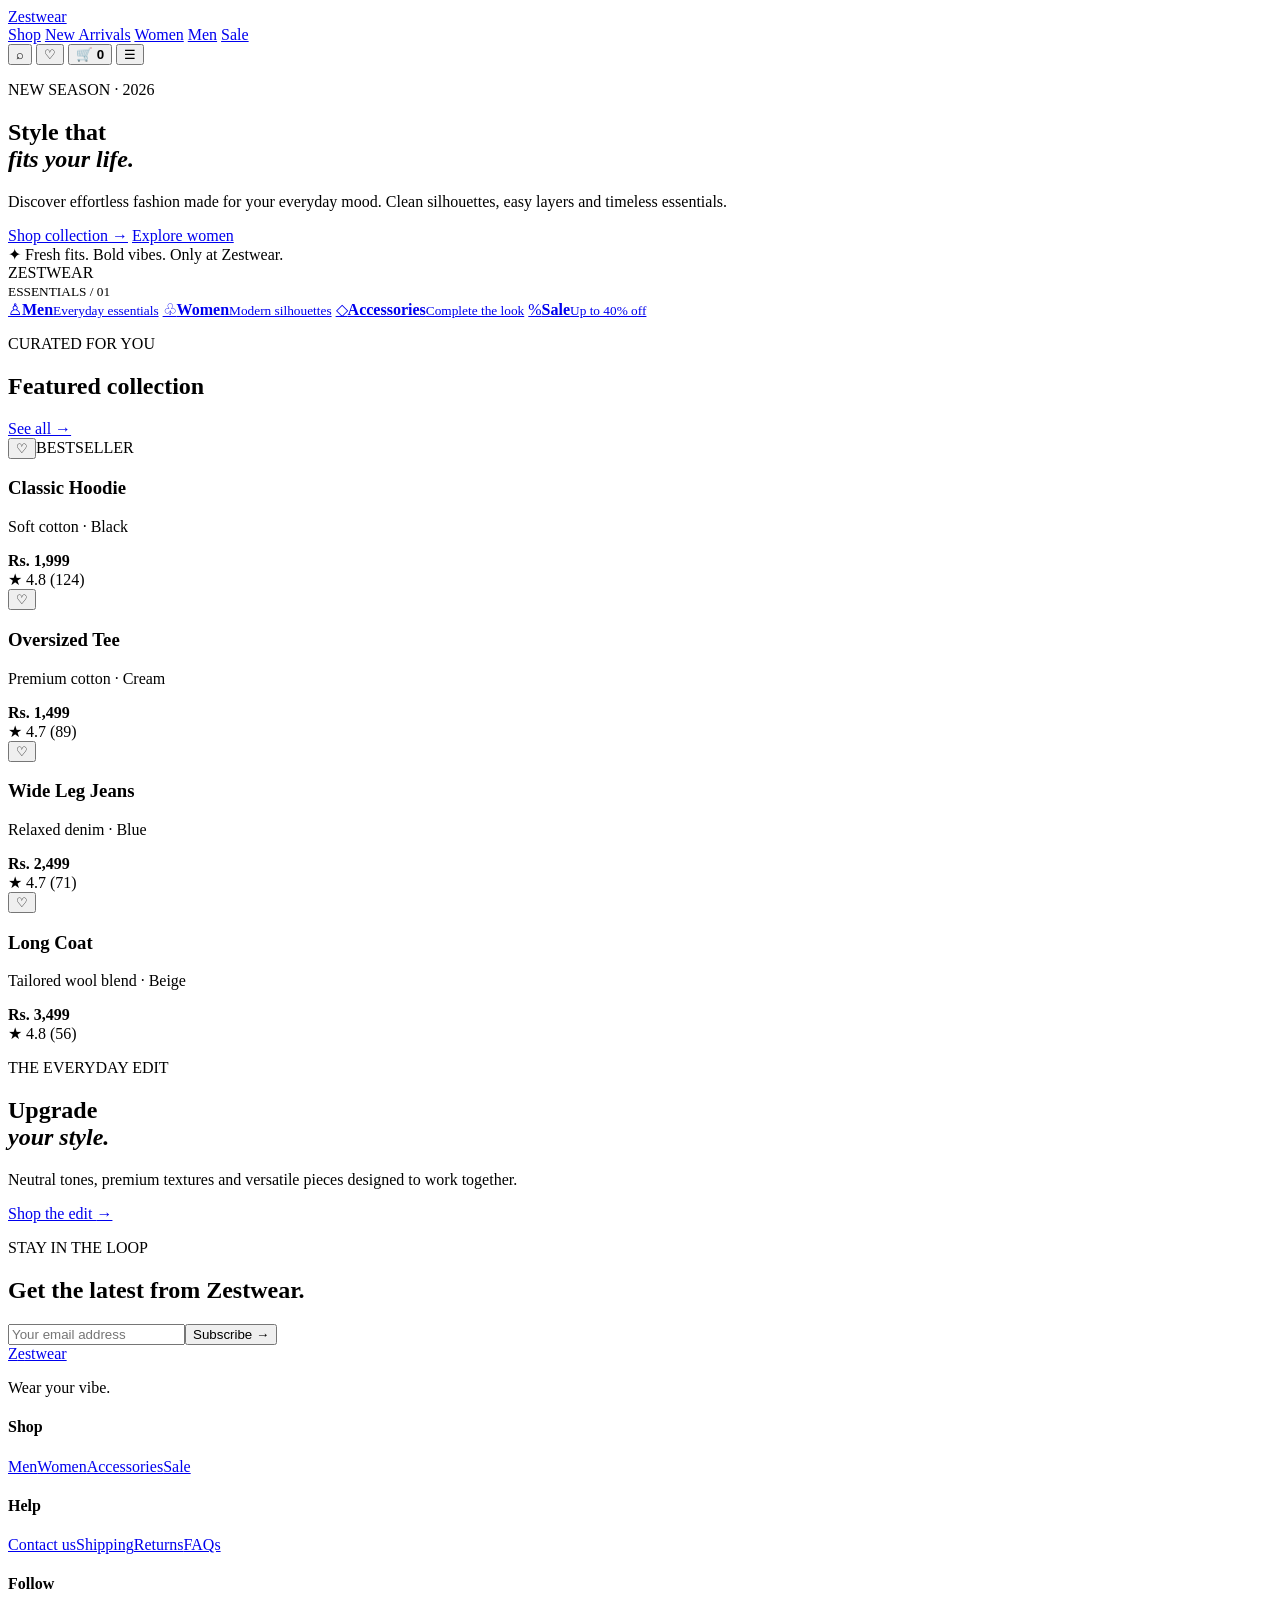
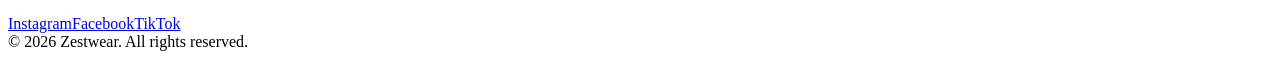
==== index.html @ e6f73576 "Create Zestwear fashion store HTML theme" ====
<!DOCTYPE html>
<html lang="en">
<head>
  <meta charset="UTF-8" />
  <meta name="viewport" content="width=device-width, initial-scale=1.0" />
  <meta name="description" content="Zestwear — Wear Your Vibe. Modern everyday fashion." />
  <title>Zestwear — Wear Your Vibe</title>
  <link rel="preconnect" href="https://fonts.googleapis.com">
  <link rel="preconnect" href="https://fonts.gstatic.com" crossorigin>
  <link href="https://fonts.googleapis.com/css2?family=DM+Sans:wght@400;500;600;700&family=Playfair+Display:wght@600;700&display=swap" rel="stylesheet">
  <link rel="stylesheet" href="style.css" />
</head>
<body>
  <header class="site-header">
    <div class="container nav">
      <a class="logo" href="#">Z<span>e</span>stwear</a>
      <nav class="desktop-nav" aria-label="Main navigation">
        <a href="#shop">Shop</a>
        <a href="#new">New Arrivals</a>
        <a href="#women">Women</a>
        <a href="#men">Men</a>
        <a href="#sale">Sale</a>
      </nav>
      <div class="nav-actions">
        <button aria-label="Search">⌕</button>
        <button aria-label="Wishlist">♡</button>
        <button class="cart-btn" aria-label="Cart">🛒 <b>0</b></button>
        <button class="menu" aria-label="Open menu">☰</button>
      </div>
    </div>
  </header>

  <main>
    <section class="hero" id="new">
      <div class="container hero-grid">
        <div class="hero-copy">
          <p class="eyebrow">NEW SEASON · 2026</p>
          <h1>Style that<br><em>fits your life.</em></h1>
          <p class="hero-text">Discover effortless fashion made for your everyday mood. Clean silhouettes, easy layers and timeless essentials.</p>
          <div class="hero-buttons">
            <a class="btn btn-dark" href="#shop">Shop collection <span>→</span></a>
            <a class="text-link" href="#women">Explore women</a>
          </div>
          <div class="hero-note"><span>✦</span> Fresh fits. Bold vibes. Only at Zestwear.</div>
        </div>
        <div class="hero-art" aria-label="Fashion collection preview">
          <div class="shape shape-one"></div>
          <div class="shape shape-two"></div>
          <div class="model-card">
            <div class="model-head"></div>
            <div class="model-body"></div>
            <div class="model-pants"></div>
          </div>
          <div class="floating-label">ZESTWEAR<br><small>ESSENTIALS / 01</small></div>
        </div>
      </div>
    </section>

    <section class="category-strip" id="shop">
      <div class="container categories">
        <a href="#men"><span>♙</span><strong>Men</strong><small>Everyday essentials</small></a>
        <a href="#women"><span>♧</span><strong>Women</strong><small>Modern silhouettes</small></a>
        <a href="#accessories"><span>◇</span><strong>Accessories</strong><small>Complete the look</small></a>
        <a href="#sale"><span>%</span><strong>Sale</strong><small>Up to 40% off</small></a>
      </div>
    </section>

    <section class="products-section" id="women">
      <div class="container">
        <div class="section-head">
          <div><p class="eyebrow">CURATED FOR YOU</p><h2>Featured collection</h2></div>
          <a href="#shop" class="text-link">See all →</a>
        </div>
        <div class="product-grid">
          <article class="product-card">
            <div class="product-image hoodie"><button class="heart">♡</button><span class="badge">BESTSELLER</span><div class="garment hoodie-shape"></div></div>
            <div class="product-info"><div><h3>Classic Hoodie</h3><p>Soft cotton · Black</p></div><strong>Rs. 1,999</strong></div>
            <div class="rating">★ 4.8 <span>(124)</span></div>
          </article>
          <article class="product-card">
            <div class="product-image tee"><button class="heart">♡</button><div class="garment tee-shape"></div></div>
            <div class="product-info"><div><h3>Oversized Tee</h3><p>Premium cotton · Cream</p></div><strong>Rs. 1,499</strong></div>
            <div class="rating">★ 4.7 <span>(89)</span></div>
          </article>
          <article class="product-card">
            <div class="product-image jeans"><button class="heart">♡</button><div class="garment jeans-shape"></div></div>
            <div class="product-info"><div><h3>Wide Leg Jeans</h3><p>Relaxed denim · Blue</p></div><strong>Rs. 2,499</strong></div>
            <div class="rating">★ 4.7 <span>(71)</span></div>
          </article>
          <article class="product-card">
            <div class="product-image coat"><button class="heart">♡</button><div class="garment coat-shape"></div></div>
            <div class="product-info"><div><h3>Long Coat</h3><p>Tailored wool blend · Beige</p></div><strong>Rs. 3,499</strong></div>
            <div class="rating">★ 4.8 <span>(56)</span></div>
          </article>
        </div>
      </div>
    </section>

    <section class="editorial" id="men">
      <div class="container editorial-grid">
        <div class="editorial-art"><div class="editorial-circle"></div><div class="editorial-shirt"></div></div>
        <div class="editorial-copy"><p class="eyebrow">THE EVERYDAY EDIT</p><h2>Upgrade<br><em>your style.</em></h2><p>Neutral tones, premium textures and versatile pieces designed to work together.</p><a class="btn btn-dark" href="#shop">Shop the edit <span>→</span></a></div>
      </div>
    </section>

    <section class="newsletter" id="accessories">
      <div class="container newsletter-inner"><div><p class="eyebrow">STAY IN THE LOOP</p><h2>Get the latest from Zestwear.</h2></div><form><input type="email" placeholder="Your email address" aria-label="Email address"><button class="btn btn-dark" type="submit">Subscribe →</button></form></div>
    </section>
  </main>

  <footer id="sale">
    <div class="container footer-grid">
      <div><a class="logo" href="#">Z<span>e</span>stwear</a><p>Wear your vibe.</p></div>
      <div><h4>Shop</h4><a href="#men">Men</a><a href="#women">Women</a><a href="#accessories">Accessories</a><a href="#sale">Sale</a></div>
      <div><h4>Help</h4><a href="#">Contact us</a><a href="#">Shipping</a><a href="#">Returns</a><a href="#">FAQs</a></div>
      <div><h4>Follow</h4><a href="#">Instagram</a><a href="#">Facebook</a><a href="#">TikTok</a></div>
    </div>
    <div class="container copyright">© 2026 Zestwear. All rights reserved.</div>
  </footer>
</body>
</html>
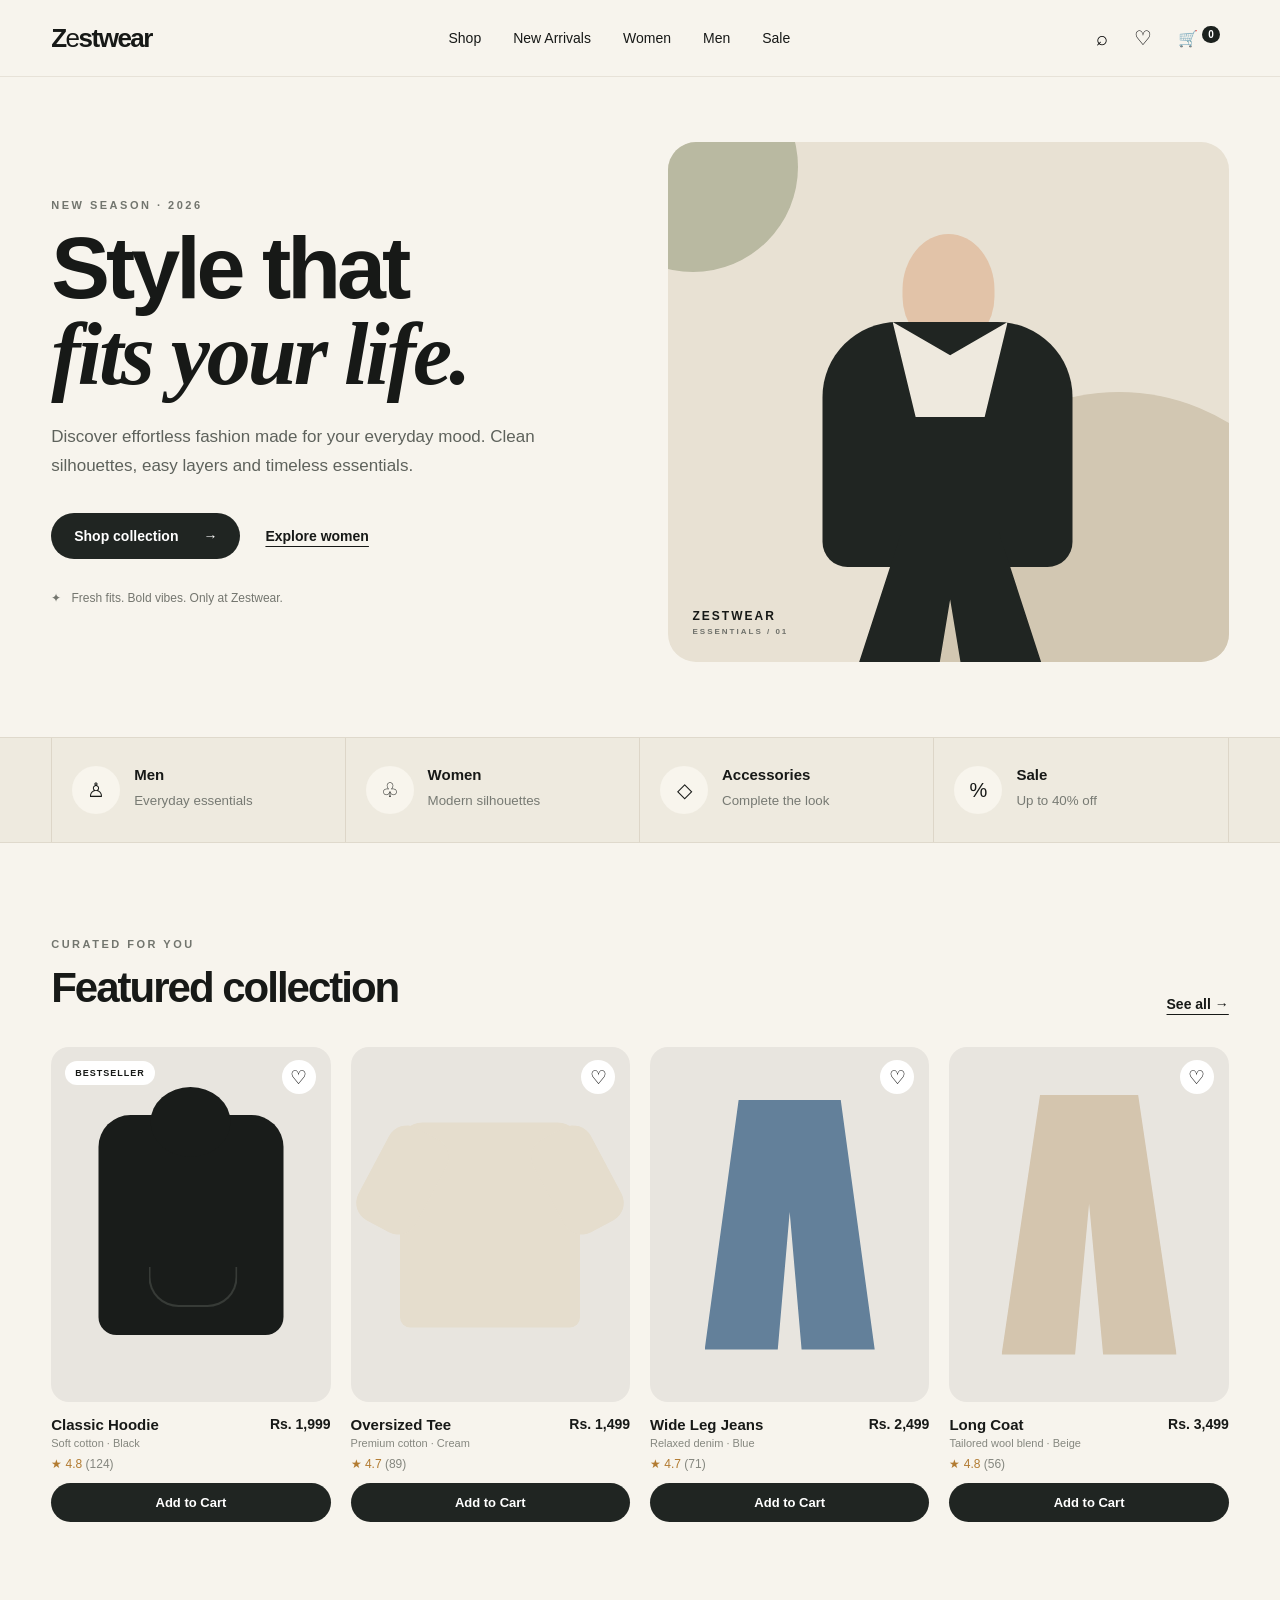
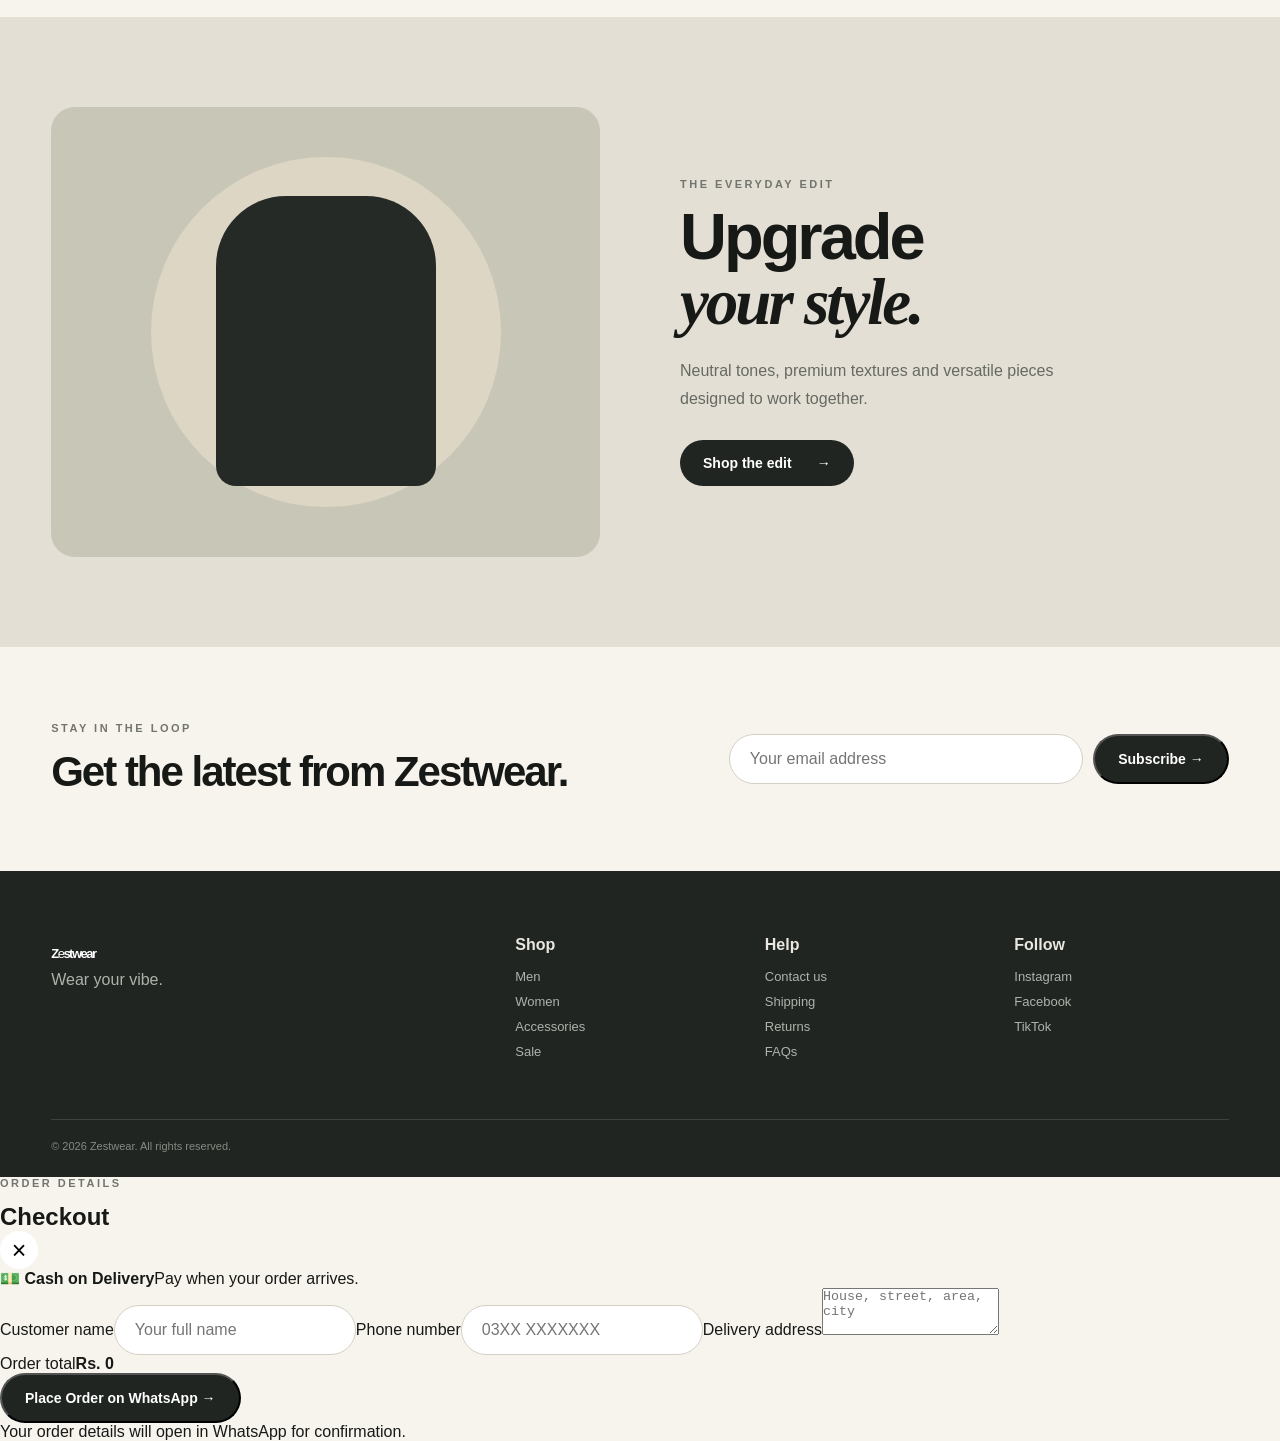
==== commit 1fcba883: "Connect checkout and cart JavaScript to storefront" ====
--- a/index.html
+++ b/index.html
@@ -15,107 +15,24 @@
     <div class="container nav">
       <a class="logo" href="#">Z<span>e</span>stwear</a>
       <nav class="desktop-nav" aria-label="Main navigation">
-        <a href="#shop">Shop</a>
-        <a href="#new">New Arrivals</a>
-        <a href="#women">Women</a>
-        <a href="#men">Men</a>
-        <a href="#sale">Sale</a>
+        <a href="#shop">Shop</a><a href="#new">New Arrivals</a><a href="#women">Women</a><a href="#men">Men</a><a href="#sale">Sale</a>
       </nav>
-      <div class="nav-actions">
-        <button aria-label="Search">⌕</button>
-        <button aria-label="Wishlist">♡</button>
-        <button class="cart-btn" aria-label="Cart">🛒 <b>0</b></button>
-        <button class="menu" aria-label="Open menu">☰</button>
-      </div>
+      <div class="nav-actions"><button aria-label="Search">⌕</button><button aria-label="Wishlist">♡</button><button class="cart-btn" aria-label="Cart">🛒 <b>0</b></button><button class="menu" aria-label="Open menu">☰</button></div>
     </div>
   </header>
-
   <main>
-    <section class="hero" id="new">
-      <div class="container hero-grid">
-        <div class="hero-copy">
-          <p class="eyebrow">NEW SEASON · 2026</p>
-          <h1>Style that<br><em>fits your life.</em></h1>
-          <p class="hero-text">Discover effortless fashion made for your everyday mood. Clean silhouettes, easy layers and timeless essentials.</p>
-          <div class="hero-buttons">
-            <a class="btn btn-dark" href="#shop">Shop collection <span>→</span></a>
-            <a class="text-link" href="#women">Explore women</a>
-          </div>
-          <div class="hero-note"><span>✦</span> Fresh fits. Bold vibes. Only at Zestwear.</div>
-        </div>
-        <div class="hero-art" aria-label="Fashion collection preview">
-          <div class="shape shape-one"></div>
-          <div class="shape shape-two"></div>
-          <div class="model-card">
-            <div class="model-head"></div>
-            <div class="model-body"></div>
-            <div class="model-pants"></div>
-          </div>
-          <div class="floating-label">ZESTWEAR<br><small>ESSENTIALS / 01</small></div>
-        </div>
-      </div>
-    </section>
-
-    <section class="category-strip" id="shop">
-      <div class="container categories">
-        <a href="#men"><span>♙</span><strong>Men</strong><small>Everyday essentials</small></a>
-        <a href="#women"><span>♧</span><strong>Women</strong><small>Modern silhouettes</small></a>
-        <a href="#accessories"><span>◇</span><strong>Accessories</strong><small>Complete the look</small></a>
-        <a href="#sale"><span>%</span><strong>Sale</strong><small>Up to 40% off</small></a>
-      </div>
-    </section>
-
-    <section class="products-section" id="women">
-      <div class="container">
-        <div class="section-head">
-          <div><p class="eyebrow">CURATED FOR YOU</p><h2>Featured collection</h2></div>
-          <a href="#shop" class="text-link">See all →</a>
-        </div>
-        <div class="product-grid">
-          <article class="product-card">
-            <div class="product-image hoodie"><button class="heart">♡</button><span class="badge">BESTSELLER</span><div class="garment hoodie-shape"></div></div>
-            <div class="product-info"><div><h3>Classic Hoodie</h3><p>Soft cotton · Black</p></div><strong>Rs. 1,999</strong></div>
-            <div class="rating">★ 4.8 <span>(124)</span></div>
-          </article>
-          <article class="product-card">
-            <div class="product-image tee"><button class="heart">♡</button><div class="garment tee-shape"></div></div>
-            <div class="product-info"><div><h3>Oversized Tee</h3><p>Premium cotton · Cream</p></div><strong>Rs. 1,499</strong></div>
-            <div class="rating">★ 4.7 <span>(89)</span></div>
-          </article>
-          <article class="product-card">
-            <div class="product-image jeans"><button class="heart">♡</button><div class="garment jeans-shape"></div></div>
-            <div class="product-info"><div><h3>Wide Leg Jeans</h3><p>Relaxed denim · Blue</p></div><strong>Rs. 2,499</strong></div>
-            <div class="rating">★ 4.7 <span>(71)</span></div>
-          </article>
-          <article class="product-card">
-            <div class="product-image coat"><button class="heart">♡</button><div class="garment coat-shape"></div></div>
-            <div class="product-info"><div><h3>Long Coat</h3><p>Tailored wool blend · Beige</p></div><strong>Rs. 3,499</strong></div>
-            <div class="rating">★ 4.8 <span>(56)</span></div>
-          </article>
-        </div>
-      </div>
-    </section>
-
-    <section class="editorial" id="men">
-      <div class="container editorial-grid">
-        <div class="editorial-art"><div class="editorial-circle"></div><div class="editorial-shirt"></div></div>
-        <div class="editorial-copy"><p class="eyebrow">THE EVERYDAY EDIT</p><h2>Upgrade<br><em>your style.</em></h2><p>Neutral tones, premium textures and versatile pieces designed to work together.</p><a class="btn btn-dark" href="#shop">Shop the edit <span>→</span></a></div>
-      </div>
-    </section>
-
-    <section class="newsletter" id="accessories">
-      <div class="container newsletter-inner"><div><p class="eyebrow">STAY IN THE LOOP</p><h2>Get the latest from Zestwear.</h2></div><form><input type="email" placeholder="Your email address" aria-label="Email address"><button class="btn btn-dark" type="submit">Subscribe →</button></form></div>
-    </section>
+    <section class="hero" id="new"><div class="container hero-grid"><div class="hero-copy"><p class="eyebrow">NEW SEASON · 2026</p><h1>Style that<br><em>fits your life.</em></h1><p class="hero-text">Discover effortless fashion made for your everyday mood. Clean silhouettes, easy layers and timeless essentials.</p><div class="hero-buttons"><a class="btn btn-dark" href="#shop">Shop collection <span>→</span></a><a class="text-link" href="#women">Explore women</a></div><div class="hero-note"><span>✦</span> Fresh fits. Bold vibes. Only at Zestwear.</div></div><div class="hero-art" aria-label="Fashion collection preview"><div class="shape shape-one"></div><div class="shape shape-two"></div><div class="model-card"><div class="model-head"></div><div class="model-body"></div><div class="model-pants"></div></div><div class="floating-label">ZESTWEAR<br><small>ESSENTIALS / 01</small></div></div></div></section>
+    <section class="category-strip" id="shop"><div class="container categories"><a href="#men"><span>♙</span><strong>Men</strong><small>Everyday essentials</small></a><a href="#women"><span>♧</span><strong>Women</strong><small>Modern silhouettes</small></a><a href="#accessories"><span>◇</span><strong>Accessories</strong><small>Complete the look</small></a><a href="#sale"><span>%</span><strong>Sale</strong><small>Up to 40% off</small></a></div></section>
+    <section class="products-section" id="women"><div class="container"><div class="section-head"><div><p class="eyebrow">CURATED FOR YOU</p><h2>Featured collection</h2></div><a href="#shop" class="text-link">See all →</a></div><div class="product-grid">
+      <article class="product-card"><div class="product-image hoodie"><button class="heart">♡</button><span class="badge">BESTSELLER</span><div class="garment hoodie-shape"></div></div><div class="product-info"><div><h3>Classic Hoodie</h3><p>Soft cotton · Black</p></div><strong>Rs. 1,999</strong></div><div class="rating">★ 4.8 <span>(124)</span></div></article>
+      <article class="product-card"><div class="product-image tee"><button class="heart">♡</button><div class="garment tee-shape"></div></div><div class="product-info"><div><h3>Oversized Tee</h3><p>Premium cotton · Cream</p></div><strong>Rs. 1,499</strong></div><div class="rating">★ 4.7 <span>(89)</span></div></article>
+      <article class="product-card"><div class="product-image jeans"><button class="heart">♡</button><div class="garment jeans-shape"></div></div><div class="product-info"><div><h3>Wide Leg Jeans</h3><p>Relaxed denim · Blue</p></div><strong>Rs. 2,499</strong></div><div class="rating">★ 4.7 <span>(71)</span></div></article>
+      <article class="product-card"><div class="product-image coat"><button class="heart">♡</button><div class="garment coat-shape"></div></div><div class="product-info"><div><h3>Long Coat</h3><p>Tailored wool blend · Beige</p></div><strong>Rs. 3,499</strong></div><div class="rating">★ 4.8 <span>(56)</span></div></article>
+    </div></div></section>
+    <section class="editorial" id="men"><div class="container editorial-grid"><div class="editorial-art"><div class="editorial-circle"></div><div class="editorial-shirt"></div></div><div class="editorial-copy"><p class="eyebrow">THE EVERYDAY EDIT</p><h2>Upgrade<br><em>your style.</em></h2><p>Neutral tones, premium textures and versatile pieces designed to work together.</p><a class="btn btn-dark" href="#shop">Shop the edit <span>→</span></a></div></div></section>
+    <section class="newsletter" id="accessories"><div class="container newsletter-inner"><div><p class="eyebrow">STAY IN THE LOOP</p><h2>Get the latest from Zestwear.</h2></div><form><input type="email" placeholder="Your email address" aria-label="Email address"><button class="btn btn-dark" type="submit">Subscribe →</button></form></div></section>
   </main>
-
-  <footer id="sale">
-    <div class="container footer-grid">
-      <div><a class="logo" href="#">Z<span>e</span>stwear</a><p>Wear your vibe.</p></div>
-      <div><h4>Shop</h4><a href="#men">Men</a><a href="#women">Women</a><a href="#accessories">Accessories</a><a href="#sale">Sale</a></div>
-      <div><h4>Help</h4><a href="#">Contact us</a><a href="#">Shipping</a><a href="#">Returns</a><a href="#">FAQs</a></div>
-      <div><h4>Follow</h4><a href="#">Instagram</a><a href="#">Facebook</a><a href="#">TikTok</a></div>
-    </div>
-    <div class="container copyright">© 2026 Zestwear. All rights reserved.</div>
-  </footer>
+  <footer id="sale"><div class="container footer-grid"><div><a class="logo" href="#">Z<span>e</span>stwear</a><p>Wear your vibe.</p></div><div><h4>Shop</h4><a href="#men">Men</a><a href="#women">Women</a><a href="#accessories">Accessories</a><a href="#sale">Sale</a></div><div><h4>Help</h4><a href="#">Contact us</a><a href="#">Shipping</a><a href="#">Returns</a><a href="#">FAQs</a></div><div><h4>Follow</h4><a href="#">Instagram</a><a href="#">Facebook</a><a href="#">TikTok</a></div></div><div class="container copyright">© 2026 Zestwear. All rights reserved.</div></footer>
+  <script src="script.js"></script>
 </body>
 </html>
--- a/style.css
+++ b/style.css
@@ -0,0 +1 @@
+*{box-sizing:border-box;margin:0;padding:0}html{scroll-behavior:smooth}body{font-family:'DM Sans',sans-serif;color:#171917;background:#f7f4ed}a{text-decoration:none;color:inherit}.container{width:min(1180px,92%);margin:auto}.site-header{position:sticky;top:0;z-index:10;background:rgba(247,244,237,.94);backdrop-filter:blur(12px);border-bottom:1px solid #e7e2d8}.nav{height:76px;display:flex;align-items:center;justify-content:space-between;gap:30px}.logo{font-size:26px;font-weight:700;letter-spacing:-1.5px}.logo span{font-weight:400}.desktop-nav{display:flex;gap:32px;font-size:14px;font-weight:500}.desktop-nav a:hover,.text-link:hover{opacity:.55}.nav-actions{display:flex;align-items:center;gap:8px}.nav-actions button{border:0;background:transparent;font-size:20px;cursor:pointer;padding:9px}.cart-btn{font-size:16px!important}.cart-btn b{font-size:10px;background:#1c211e;color:white;border-radius:20px;padding:3px 6px;vertical-align:top}.menu{display:none}.hero{padding:65px 0 75px;overflow:hidden}.hero-grid{display:grid;grid-template-columns:1fr 1fr;gap:55px;align-items:center}.eyebrow{font-size:11px;letter-spacing:2.5px;font-weight:700;color:#72756e;margin-bottom:14px}.hero h1{font-size:clamp(52px,7vw,88px);line-height:.98;letter-spacing:-4px;margin-bottom:25px}.hero h1 em,h2 em{font-family:'Playfair Display',serif;font-weight:600;font-style:italic;letter-spacing:-3px}.hero-text{font-size:17px;line-height:1.7;color:#5e625c;max-width:510px}.hero-buttons{display:flex;align-items:center;gap:25px;margin:32px 0}.btn{display:inline-flex;align-items:center;justify-content:center;gap:25px;border-radius:999px;padding:15px 23px;font-size:14px;font-weight:600}.btn-dark{background:#202522;color:#fff}.btn-dark:hover{transform:translateY(-2px)}.text-link{font-size:14px;font-weight:600;text-decoration:underline;text-underline-offset:5px}.hero-note{font-size:12px;color:#74766f}.hero-note span{margin-right:7px}.hero-art{height:520px;position:relative;border-radius:28px;overflow:hidden;background:#e8e1d3}.shape{position:absolute;border-radius:50%}.shape-one{width:420px;height:420px;background:#d2c7b2;right:-100px;bottom:-150px}.shape-two{width:210px;height:210px;background:#b9b9a1;left:-80px;top:-80px}.model-card{position:absolute;left:50%;bottom:0;transform:translateX(-50%);width:255px;height:440px}.model-head{position:absolute;width:92px;height:112px;background:#e2c3a8;border-radius:50% 50% 44% 44%;left:82px;top:12px}.model-body{position:absolute;width:250px;height:245px;left:2px;top:100px;background:#202522;border-radius:75px 75px 25px 25px}.model-body:before{content:'';position:absolute;width:115px;height:95px;background:#eee9de;left:70px;top:0;clip-path:polygon(0 0,50% 35%,100% 0,80% 100%,20% 100%)}.model-pants{position:absolute;left:32px;top:310px;width:195px;height:150px;background:#202522;clip-path:polygon(25% 0,75% 0,100% 100%,57% 100%,50% 45%,43% 100%,0 100%)}.floating-label{position:absolute;left:25px;bottom:25px;font-size:12px;letter-spacing:2px;font-weight:700}.floating-label small{font-size:8px;color:#6e706a}.category-strip{background:#eeeadf;border-block:1px solid #dfd9cc}.categories{display:grid;grid-template-columns:repeat(4,1fr)}.categories a{padding:28px 20px;display:grid;grid-template-columns:48px 1fr;grid-template-rows:auto auto;column-gap:14px;border-right:1px solid #ddd6c8}.categories a:first-child{border-left:1px solid #ddd6c8}.categories span{grid-row:1/3;width:48px;height:48px;border-radius:50%;background:#f8f5ed;display:grid;place-items:center;font-size:20px}.categories strong{font-size:15px}.categories small{color:#777a73;margin-top:3px}.products-section{padding:95px 0}.section-head{display:flex;justify-content:space-between;align-items:end;margin-bottom:35px}.section-head h2,.newsletter h2{font-size:42px;letter-spacing:-2px}.product-grid{display:grid;grid-template-columns:repeat(4,1fr);gap:20px}.product-card{min-width:0}.product-image{height:355px;border-radius:18px;background:#e8e5df;position:relative;overflow:hidden}.heart{position:absolute;right:15px;top:13px;border:0;background:#fff;border-radius:50%;width:34px;height:34px;font-size:19px;z-index:2}.badge{position:absolute;left:14px;top:14px;background:#fff;padding:7px 10px;border-radius:20px;font-size:9px;letter-spacing:1px;font-weight:700}.garment{position:absolute;left:50%;top:50%;transform:translate(-50%,-50%)}.hoodie-shape{width:185px;height:220px;background:#191c1a;border-radius:32px 32px 18px 18px}.hoodie-shape:before{content:'';position:absolute;width:80px;height:70px;background:#191c1a;border-radius:50%;top:-28px;left:52px}.hoodie-shape:after{content:'';position:absolute;width:85px;height:38px;border:2px solid #373b37;border-top:0;border-radius:0 0 30px 30px;left:50px;bottom:28px}.tee-shape{width:180px;height:205px;background:#e5ddcd;border-radius:22px 22px 10px 10px}.tee-shape:before,.tee-shape:after{content:'';position:absolute;width:65px;height:105px;background:#e5ddcd;top:5px}.tee-shape:before{right:145px;transform:rotate(28deg);border-radius:20px}.tee-shape:after{left:145px;transform:rotate(-28deg);border-radius:20px}.jeans-shape{width:170px;height:250px;background:#63809a;clip-path:polygon(20% 0,80% 0,100% 100%,57% 100%,50% 45%,43% 100%,0 100%)}.coat-shape{width:175px;height:260px;background:#d4c5ae;clip-path:polygon(22% 0,78% 0,100% 100%,58% 100%,50% 42%,42% 100%,0 100%)}.product-info{display:flex;justify-content:space-between;gap:10px;padding-top:14px}.product-info h3{font-size:15px}.product-info p{font-size:11px;color:#85877f;margin-top:4px}.product-info strong{font-size:14px;white-space:nowrap}.rating{font-size:12px;color:#b27b31;margin-top:8px}.rating span{color:#85877f}.add-cart{width:100%;border:0;border-radius:999px;background:#202522;color:#fff;padding:12px;margin-top:12px;font:600 13px 'DM Sans',sans-serif;cursor:pointer}.add-cart:hover{opacity:.9}.editorial{padding:90px 0;background:#e3dfd4}.editorial-grid{display:grid;grid-template-columns:1fr 1fr;gap:80px;align-items:center}.editorial-art{height:450px;position:relative;overflow:hidden;border-radius:24px;background:#c8c7b7}.editorial-circle{position:absolute;width:350px;height:350px;border-radius:50%;background:#ddd6c4;left:50%;top:50%;transform:translate(-50%,-50%)}.editorial-shirt{position:absolute;width:220px;height:290px;background:#252a27;left:50%;top:52%;transform:translate(-50%,-50%);border-radius:70px 70px 20px 20px}.editorial-copy h2{font-size:65px;line-height:1;letter-spacing:-3px;margin-bottom:22px}.editorial-copy>p:not(.eyebrow){color:#666a63;line-height:1.7;max-width:420px;margin-bottom:28px}.newsletter{padding:75px 0}.newsletter-inner{display:flex;align-items:center;justify-content:space-between;gap:40px}.newsletter form{display:flex;gap:10px;width:min(500px,100%)}input{flex:1;border:1px solid #d4d0c6;background:#fff;border-radius:999px;padding:15px 20px;font:inherit;outline:none}footer{background:#202522;color:#e9e7df;padding:65px 0 25px}.footer-grid{display:grid;grid-template-columns:2fr 1fr 1fr 1fr;gap:35px}.footer-grid h4{margin-bottom:15px}.footer-grid a{display:block;color:#aeb2ab;font-size:13px;margin:10px 0}.footer-grid .logo{color:#fff}.footer-grid>div:first-child p{color:#aeb2ab;margin-top:8px}.copyright{border-top:1px solid #3d423e;margin-top:50px;padding-top:20px;color:#858a83;font-size:11px}.no-scroll{overflow:hidden}.cart-backdrop{position:fixed;inset:0;background:rgba(0,0,0,.38);z-index:50}.cart-panel{position:fixed;right:0;top:0;height:100vh;width:min(430px,92vw);background:#f7f4ed;z-index:51;padding:28px;display:flex;flex-direction:column;box-shadow:-15px 0 40px rgba(0,0,0,.12)}#cart-overlay{display:none}#cart-overlay.show{display:block}.cart-head{display:flex;justify-content:space-between;align-items:start;border-bottom:1px solid #ded9cf;padding-bottom:22px}.cart-head h2{font-size:28px;letter-spacing:-1px}.cart-close{border:0;background:#fff;border-radius:50%;width:38px;height:38px;font-size:25px;cursor:pointer}.cart-item{display:flex;justify-content:space-between;gap:15px;padding:20px 0;border-bottom:1px solid #e2ddd4}.cart-item small{display:block;color:#777;margin-top:5px}.qty{display:flex;align-items:center;gap:7px}.qty button{border:1px solid #d6d1c7;background:#fff;border-radius:50%;width:28px;height:28px;cursor:pointer}.qty .remove{border:0;background:transparent;font-size:20px;margin-left:4px}.empty-cart{color:#777;padding:35px 0;text-align:center}.cart-foot{margin-top:auto;border-top:1px solid #ded9cf;padding-top:20px}.cart-total{display:flex;justify-content:space-between;font-size:17px;margin-bottom:15px}.checkout{width:100%;border:0;cursor:pointer}.secure-note{text-align:center;color:#85877f;font-size:10px;margin-top:10px}@media(max-width:800px){.desktop-nav{display:none}.menu{display:block}.hero{padding:45px 0}.hero-grid,.editorial-grid{grid-template-columns:1fr}.hero-art{height:410px}.hero h1{font-size:58px}.categories{grid-template-columns:repeat(2,1fr)}.categories a:nth-child(3),.categories a:nth-child(4){border-top:1px solid #ddd6c8}.product-grid{grid-template-columns:repeat(2,1fr)}.product-image{height:300px}.section-head h2,.newsletter h2{font-size:32px}.editorial-copy h2{font-size:52px}.newsletter-inner{display:block}.newsletter form{margin-top:25px}.footer-grid{grid-template-columns:1fr 1fr}}@media(max-width:480px){.nav{height:65px}.logo{font-size:23px}.nav-actions button:nth-child(2){display:none}.hero-grid{gap:35px}.hero h1{font-size:49px;letter-spacing:-2.5px}.hero-text{font-size:15px}.hero-art{height:360px}.model-card{transform:translateX(-50%) scale(.78);transform-origin:bottom}.categories{grid-template-columns:1fr 1fr}.categories a{padding:20px 10px;grid-template-columns:38px 1fr}.categories span{width:38px;height:38px}.product-grid{gap:12px}.product-image{height:235px}.product-info{display:block}.product-info strong{display:block;margin-top:6px}.editorial-art{height:320px}.newsletter form{display:block}.newsletter input,.newsletter .btn{width:100%}.newsletter .btn{margin-top:8px}.footer-grid{grid-template-columns:1fr 1fr}.footer-grid>div:first-child{grid-column:1/-1}}
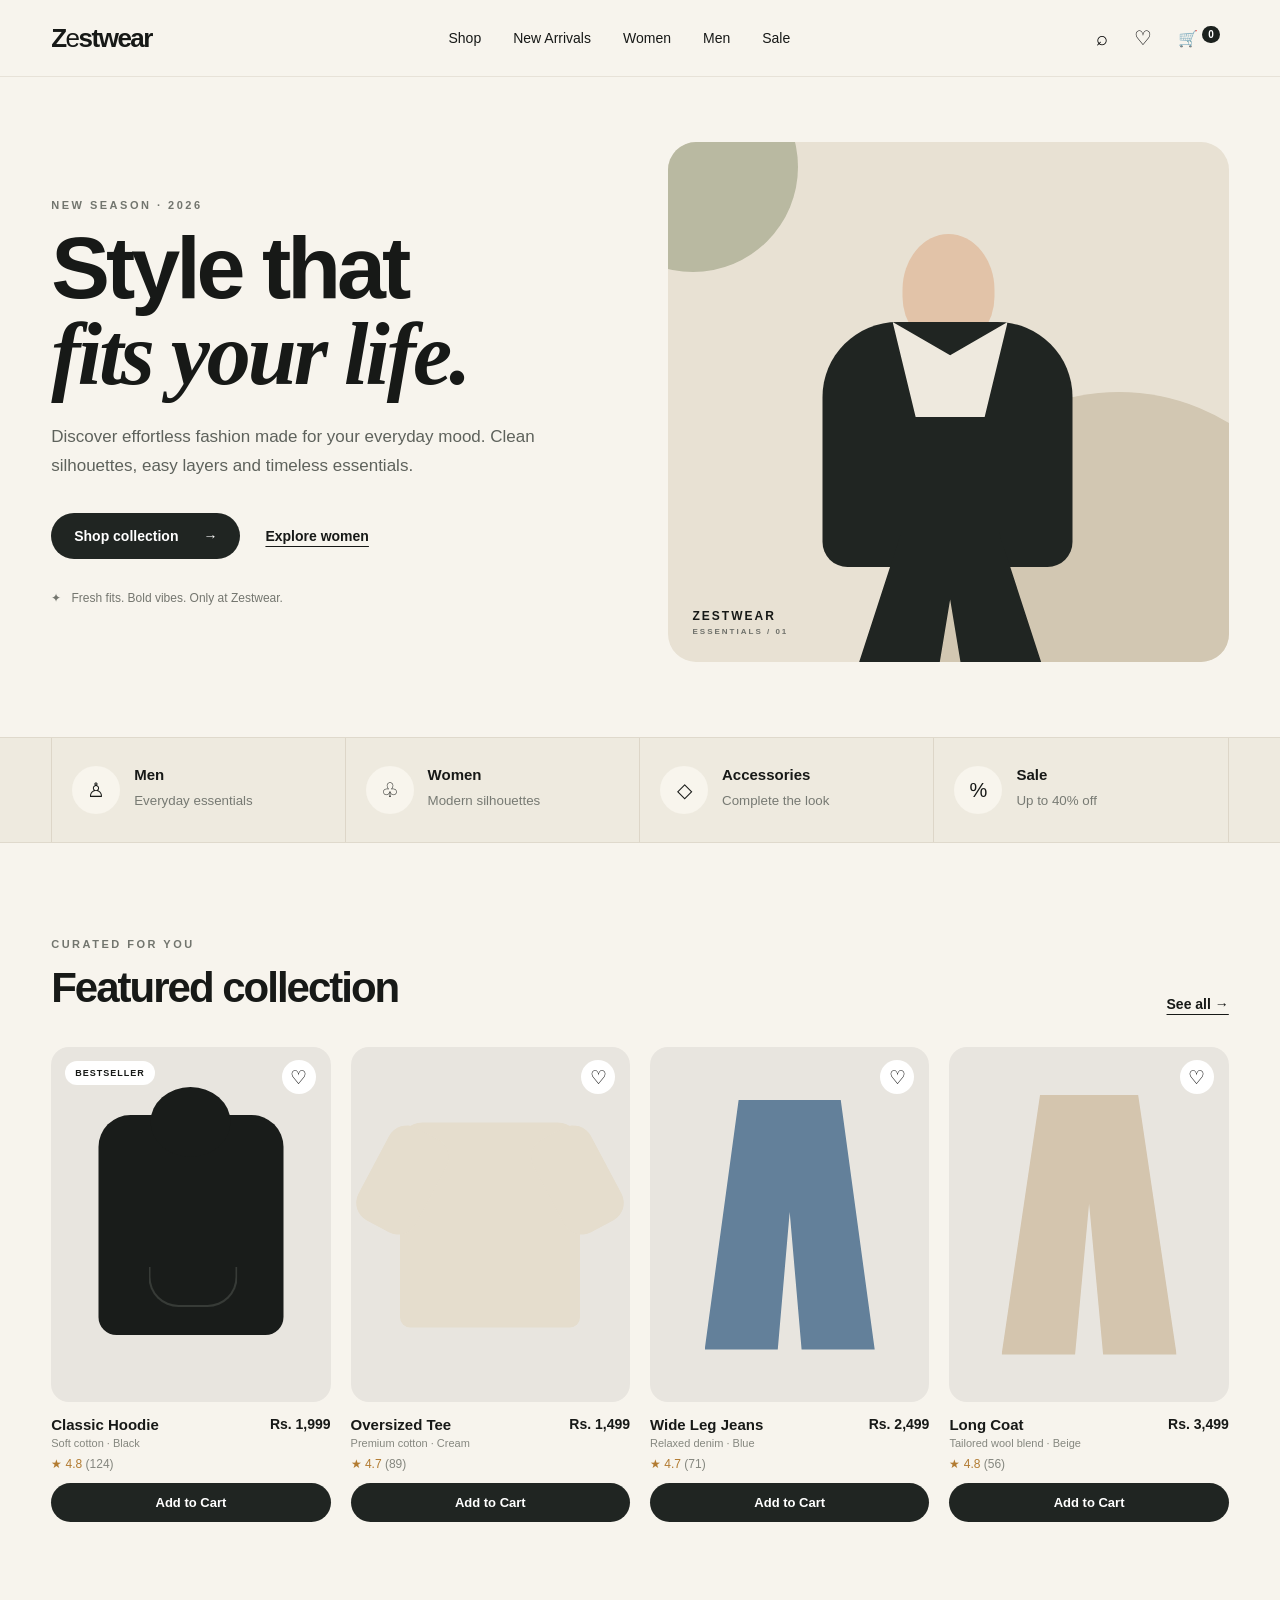
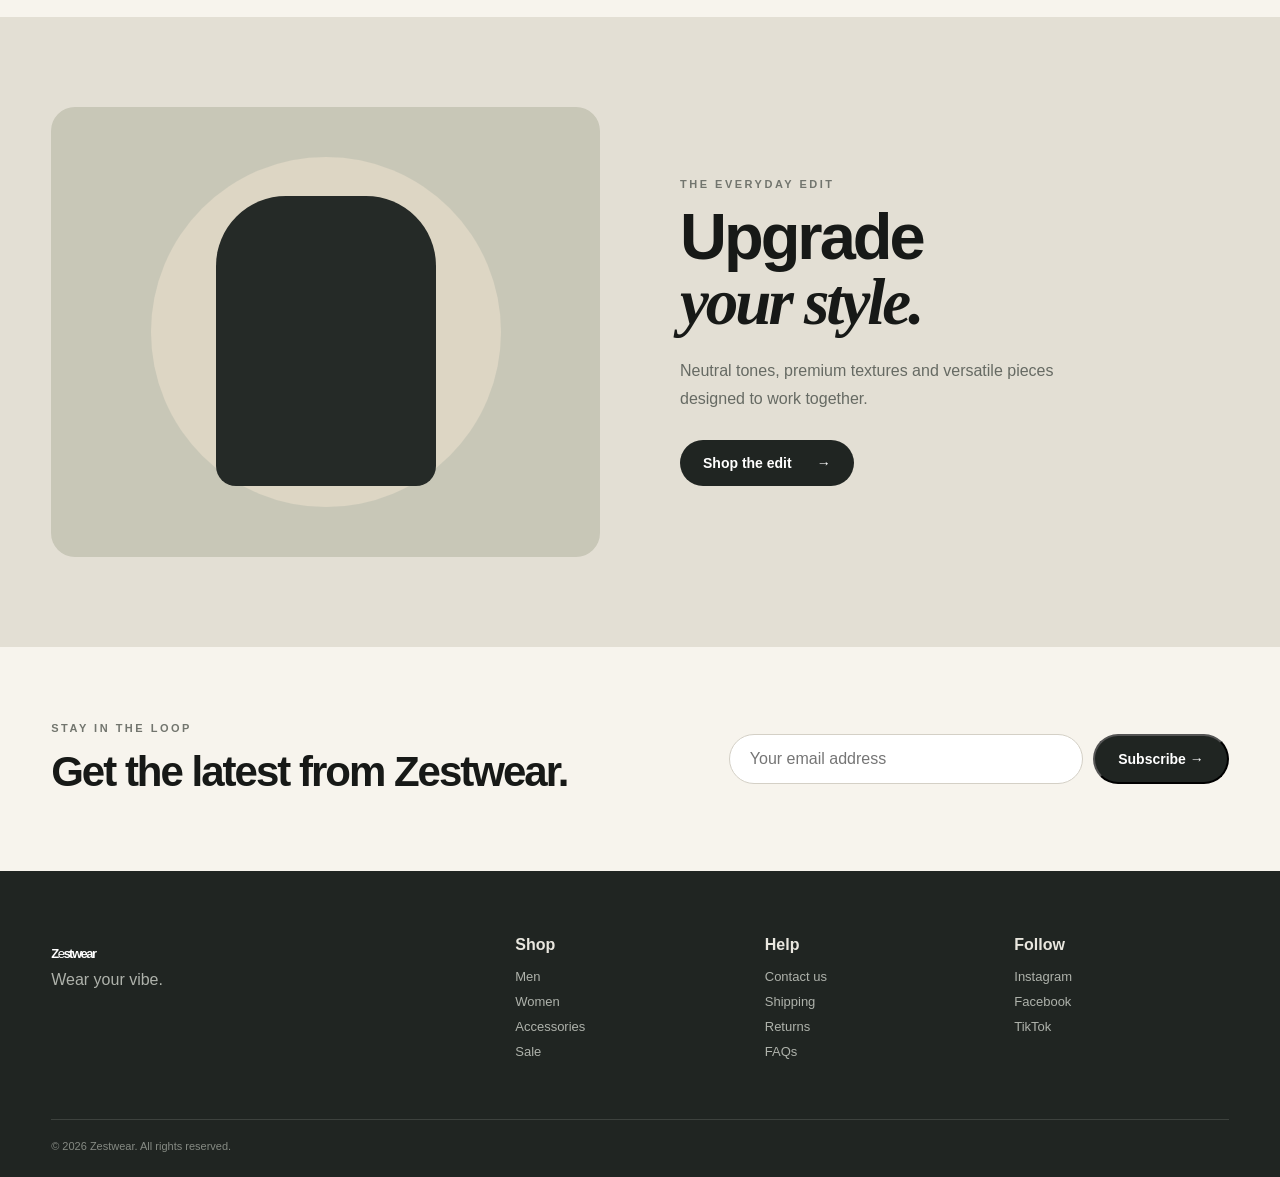
==== commit edc05100: "Load COD checkout styles" ====
--- a/index.html
+++ b/index.html
@@ -9,26 +9,14 @@
   <link rel="preconnect" href="https://fonts.gstatic.com" crossorigin>
   <link href="https://fonts.googleapis.com/css2?family=DM+Sans:wght@400;500;600;700&family=Playfair+Display:wght@600;700&display=swap" rel="stylesheet">
   <link rel="stylesheet" href="style.css" />
+  <link rel="stylesheet" href="checkout.css" />
 </head>
 <body>
-  <header class="site-header">
-    <div class="container nav">
-      <a class="logo" href="#">Z<span>e</span>stwear</a>
-      <nav class="desktop-nav" aria-label="Main navigation">
-        <a href="#shop">Shop</a><a href="#new">New Arrivals</a><a href="#women">Women</a><a href="#men">Men</a><a href="#sale">Sale</a>
-      </nav>
-      <div class="nav-actions"><button aria-label="Search">⌕</button><button aria-label="Wishlist">♡</button><button class="cart-btn" aria-label="Cart">🛒 <b>0</b></button><button class="menu" aria-label="Open menu">☰</button></div>
-    </div>
-  </header>
+  <header class="site-header"><div class="container nav"><a class="logo" href="#">Z<span>e</span>stwear</a><nav class="desktop-nav" aria-label="Main navigation"><a href="#shop">Shop</a><a href="#new">New Arrivals</a><a href="#women">Women</a><a href="#men">Men</a><a href="#sale">Sale</a></nav><div class="nav-actions"><button aria-label="Search">⌕</button><button aria-label="Wishlist">♡</button><button class="cart-btn" aria-label="Cart">🛒 <b>0</b></button><button class="menu" aria-label="Open menu">☰</button></div></div></header>
   <main>
     <section class="hero" id="new"><div class="container hero-grid"><div class="hero-copy"><p class="eyebrow">NEW SEASON · 2026</p><h1>Style that<br><em>fits your life.</em></h1><p class="hero-text">Discover effortless fashion made for your everyday mood. Clean silhouettes, easy layers and timeless essentials.</p><div class="hero-buttons"><a class="btn btn-dark" href="#shop">Shop collection <span>→</span></a><a class="text-link" href="#women">Explore women</a></div><div class="hero-note"><span>✦</span> Fresh fits. Bold vibes. Only at Zestwear.</div></div><div class="hero-art" aria-label="Fashion collection preview"><div class="shape shape-one"></div><div class="shape shape-two"></div><div class="model-card"><div class="model-head"></div><div class="model-body"></div><div class="model-pants"></div></div><div class="floating-label">ZESTWEAR<br><small>ESSENTIALS / 01</small></div></div></div></section>
     <section class="category-strip" id="shop"><div class="container categories"><a href="#men"><span>♙</span><strong>Men</strong><small>Everyday essentials</small></a><a href="#women"><span>♧</span><strong>Women</strong><small>Modern silhouettes</small></a><a href="#accessories"><span>◇</span><strong>Accessories</strong><small>Complete the look</small></a><a href="#sale"><span>%</span><strong>Sale</strong><small>Up to 40% off</small></a></div></section>
-    <section class="products-section" id="women"><div class="container"><div class="section-head"><div><p class="eyebrow">CURATED FOR YOU</p><h2>Featured collection</h2></div><a href="#shop" class="text-link">See all →</a></div><div class="product-grid">
-      <article class="product-card"><div class="product-image hoodie"><button class="heart">♡</button><span class="badge">BESTSELLER</span><div class="garment hoodie-shape"></div></div><div class="product-info"><div><h3>Classic Hoodie</h3><p>Soft cotton · Black</p></div><strong>Rs. 1,999</strong></div><div class="rating">★ 4.8 <span>(124)</span></div></article>
-      <article class="product-card"><div class="product-image tee"><button class="heart">♡</button><div class="garment tee-shape"></div></div><div class="product-info"><div><h3>Oversized Tee</h3><p>Premium cotton · Cream</p></div><strong>Rs. 1,499</strong></div><div class="rating">★ 4.7 <span>(89)</span></div></article>
-      <article class="product-card"><div class="product-image jeans"><button class="heart">♡</button><div class="garment jeans-shape"></div></div><div class="product-info"><div><h3>Wide Leg Jeans</h3><p>Relaxed denim · Blue</p></div><strong>Rs. 2,499</strong></div><div class="rating">★ 4.7 <span>(71)</span></div></article>
-      <article class="product-card"><div class="product-image coat"><button class="heart">♡</button><div class="garment coat-shape"></div></div><div class="product-info"><div><h3>Long Coat</h3><p>Tailored wool blend · Beige</p></div><strong>Rs. 3,499</strong></div><div class="rating">★ 4.8 <span>(56)</span></div></article>
-    </div></div></section>
+    <section class="products-section" id="women"><div class="container"><div class="section-head"><div><p class="eyebrow">CURATED FOR YOU</p><h2>Featured collection</h2></div><a href="#shop" class="text-link">See all →</a></div><div class="product-grid"><article class="product-card"><div class="product-image hoodie"><button class="heart">♡</button><span class="badge">BESTSELLER</span><div class="garment hoodie-shape"></div></div><div class="product-info"><div><h3>Classic Hoodie</h3><p>Soft cotton · Black</p></div><strong>Rs. 1,999</strong></div><div class="rating">★ 4.8 <span>(124)</span></div></article><article class="product-card"><div class="product-image tee"><button class="heart">♡</button><div class="garment tee-shape"></div></div><div class="product-info"><div><h3>Oversized Tee</h3><p>Premium cotton · Cream</p></div><strong>Rs. 1,499</strong></div><div class="rating">★ 4.7 <span>(89)</span></div></article><article class="product-card"><div class="product-image jeans"><button class="heart">♡</button><div class="garment jeans-shape"></div></div><div class="product-info"><div><h3>Wide Leg Jeans</h3><p>Relaxed denim · Blue</p></div><strong>Rs. 2,499</strong></div><div class="rating">★ 4.7 <span>(71)</span></div></article><article class="product-card"><div class="product-image coat"><button class="heart">♡</button><div class="garment coat-shape"></div></div><div class="product-info"><div><h3>Long Coat</h3><p>Tailored wool blend · Beige</p></div><strong>Rs. 3,499</strong></div><div class="rating">★ 4.8 <span>(56)</span></div></article></div></div></section>
     <section class="editorial" id="men"><div class="container editorial-grid"><div class="editorial-art"><div class="editorial-circle"></div><div class="editorial-shirt"></div></div><div class="editorial-copy"><p class="eyebrow">THE EVERYDAY EDIT</p><h2>Upgrade<br><em>your style.</em></h2><p>Neutral tones, premium textures and versatile pieces designed to work together.</p><a class="btn btn-dark" href="#shop">Shop the edit <span>→</span></a></div></div></section>
     <section class="newsletter" id="accessories"><div class="container newsletter-inner"><div><p class="eyebrow">STAY IN THE LOOP</p><h2>Get the latest from Zestwear.</h2></div><form><input type="email" placeholder="Your email address" aria-label="Email address"><button class="btn btn-dark" type="submit">Subscribe →</button></form></div></section>
   </main>
--- a/checkout.css
+++ b/checkout.css
@@ -0,0 +1 @@
+#checkout-modal{display:none;position:fixed;inset:0;z-index:70}#checkout-modal.show{display:block}.checkout-backdrop{position:absolute;inset:0;background:rgba(0,0,0,.48)}.checkout-card{position:relative;width:min(520px,92vw);max-height:92vh;overflow:auto;margin:4vh auto;background:#f7f4ed;border-radius:24px;padding:28px;box-shadow:0 25px 70px rgba(0,0,0,.2)}.checkout-head{display:flex;justify-content:space-between;align-items:start;border-bottom:1px solid #ded9cf;padding-bottom:20px;margin-bottom:18px}.checkout-head h2{font-size:34px;letter-spacing:-1.5px}.cod-box{background:#eeeadf;border:1px solid #ddd6c8;border-radius:15px;padding:15px;margin-bottom:20px;display:flex;flex-direction:column;gap:5px}.cod-box span{font-size:12px;color:#74766f}.checkout-card label{display:block;font-size:12px;font-weight:600;margin:14px 0}.checkout-card input,.checkout-card textarea{width:100%;margin-top:7px;border:1px solid #d4d0c6;background:#fff;border-radius:12px;padding:13px 14px;font:inherit;outline:none}.checkout-card textarea{resize:vertical}.checkout-summary{display:flex;justify-content:space-between;border-top:1px solid #ded9cf;border-bottom:1px solid #ded9cf;padding:16px 0;margin:20px 0;font-size:15px}.place-order{width:100%;border:0;cursor:pointer}.checkout-note{text-align:center;color:#85877f;font-size:10px;margin-top:10px}@media(max-width:480px){.checkout-card{margin:2vh auto;padding:20px}.checkout-head h2{font-size:28px}}
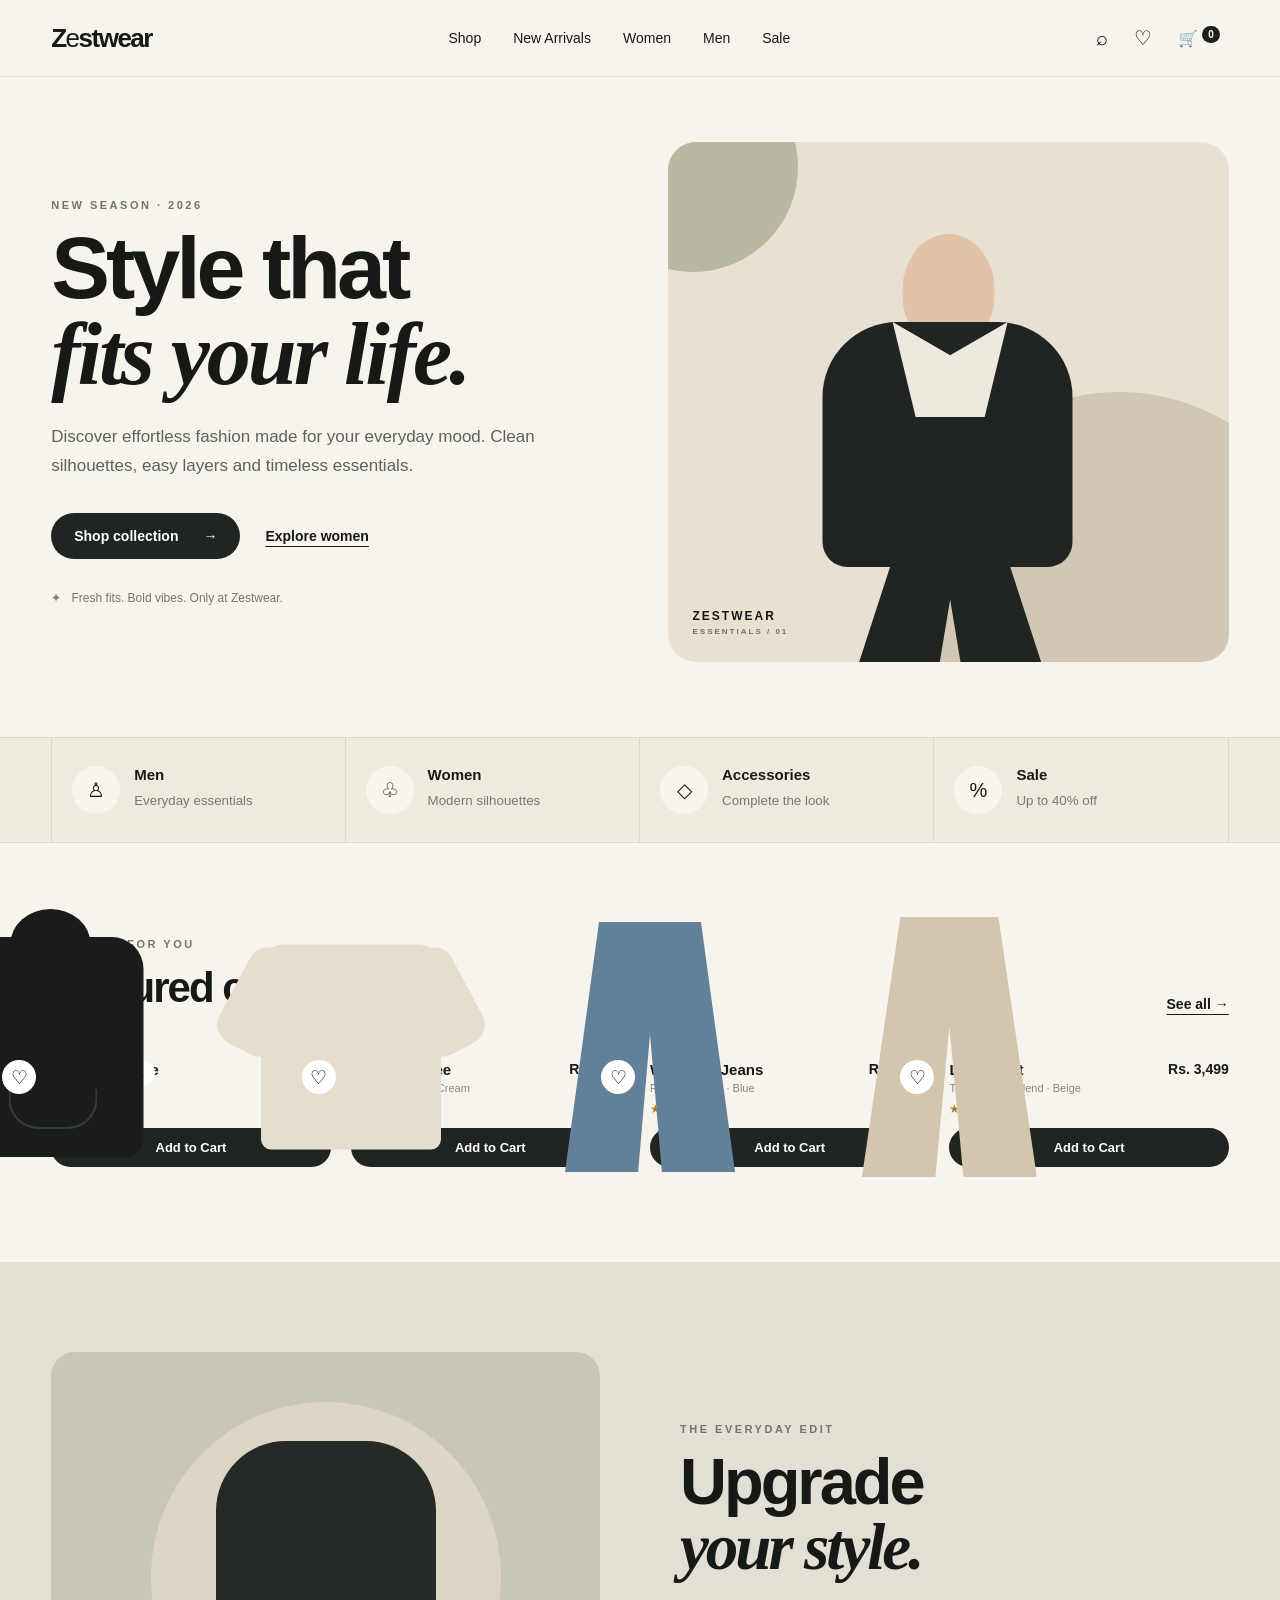
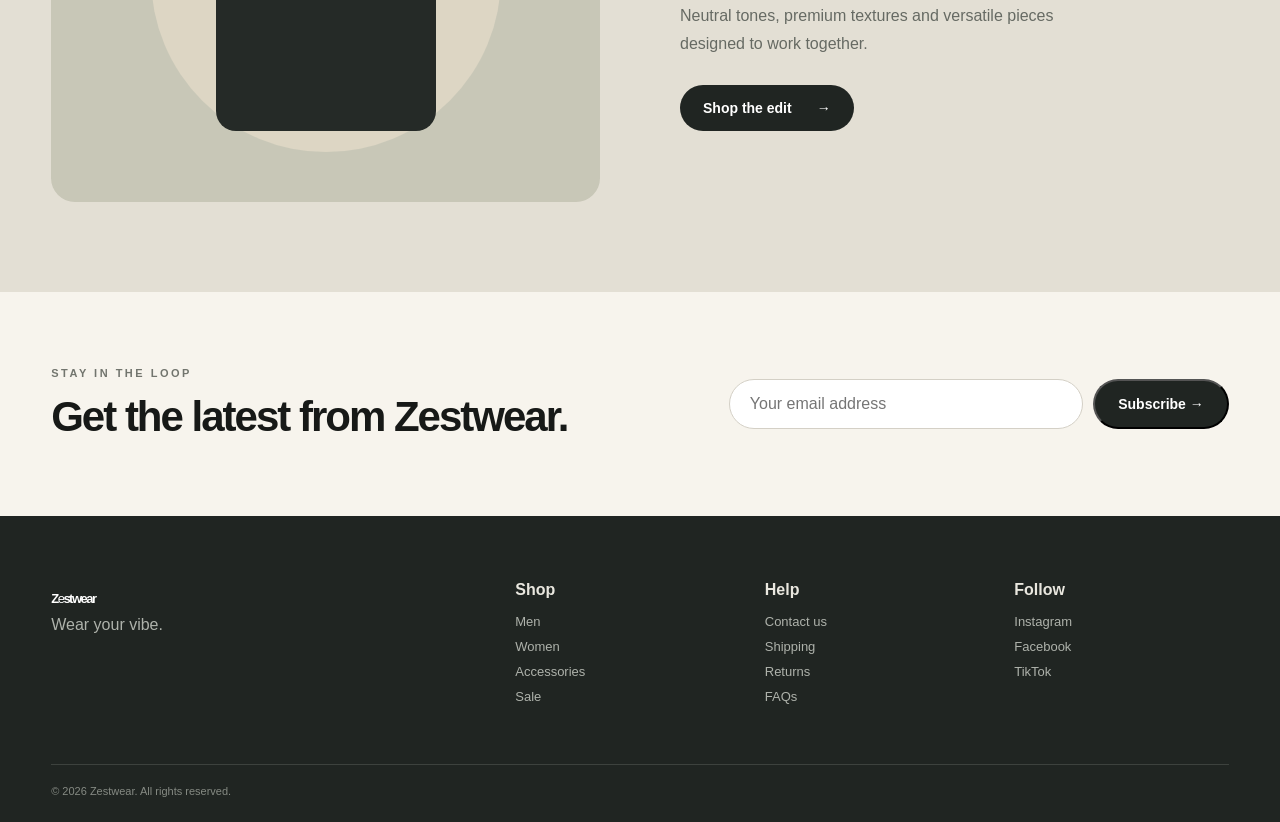
==== commit 8291d6ef: "Link Zestwear products to Shopify-style detail pages" ====
--- a/index.html
+++ b/index.html
@@ -16,7 +16,12 @@
   <main>
     <section class="hero" id="new"><div class="container hero-grid"><div class="hero-copy"><p class="eyebrow">NEW SEASON · 2026</p><h1>Style that<br><em>fits your life.</em></h1><p class="hero-text">Discover effortless fashion made for your everyday mood. Clean silhouettes, easy layers and timeless essentials.</p><div class="hero-buttons"><a class="btn btn-dark" href="#shop">Shop collection <span>→</span></a><a class="text-link" href="#women">Explore women</a></div><div class="hero-note"><span>✦</span> Fresh fits. Bold vibes. Only at Zestwear.</div></div><div class="hero-art" aria-label="Fashion collection preview"><div class="shape shape-one"></div><div class="shape shape-two"></div><div class="model-card"><div class="model-head"></div><div class="model-body"></div><div class="model-pants"></div></div><div class="floating-label">ZESTWEAR<br><small>ESSENTIALS / 01</small></div></div></div></section>
     <section class="category-strip" id="shop"><div class="container categories"><a href="#men"><span>♙</span><strong>Men</strong><small>Everyday essentials</small></a><a href="#women"><span>♧</span><strong>Women</strong><small>Modern silhouettes</small></a><a href="#accessories"><span>◇</span><strong>Accessories</strong><small>Complete the look</small></a><a href="#sale"><span>%</span><strong>Sale</strong><small>Up to 40% off</small></a></div></section>
-    <section class="products-section" id="women"><div class="container"><div class="section-head"><div><p class="eyebrow">CURATED FOR YOU</p><h2>Featured collection</h2></div><a href="#shop" class="text-link">See all →</a></div><div class="product-grid"><article class="product-card"><div class="product-image hoodie"><button class="heart">♡</button><span class="badge">BESTSELLER</span><div class="garment hoodie-shape"></div></div><div class="product-info"><div><h3>Classic Hoodie</h3><p>Soft cotton · Black</p></div><strong>Rs. 1,999</strong></div><div class="rating">★ 4.8 <span>(124)</span></div></article><article class="product-card"><div class="product-image tee"><button class="heart">♡</button><div class="garment tee-shape"></div></div><div class="product-info"><div><h3>Oversized Tee</h3><p>Premium cotton · Cream</p></div><strong>Rs. 1,499</strong></div><div class="rating">★ 4.7 <span>(89)</span></div></article><article class="product-card"><div class="product-image jeans"><button class="heart">♡</button><div class="garment jeans-shape"></div></div><div class="product-info"><div><h3>Wide Leg Jeans</h3><p>Relaxed denim · Blue</p></div><strong>Rs. 2,499</strong></div><div class="rating">★ 4.7 <span>(71)</span></div></article><article class="product-card"><div class="product-image coat"><button class="heart">♡</button><div class="garment coat-shape"></div></div><div class="product-info"><div><h3>Long Coat</h3><p>Tailored wool blend · Beige</p></div><strong>Rs. 3,499</strong></div><div class="rating">★ 4.8 <span>(56)</span></div></article></div></div></section>
+    <section class="products-section" id="women"><div class="container"><div class="section-head"><div><p class="eyebrow">CURATED FOR YOU</p><h2>Featured collection</h2></div><a href="#shop" class="text-link">See all →</a></div><div class="product-grid">
+      <article class="product-card" data-handle="classic-hoodie"><a class="product-image hoodie" href="product.html?handle=classic-hoodie" aria-label="View Classic Hoodie"><button class="heart" type="button">♡</button><span class="badge">BESTSELLER</span><div class="garment hoodie-shape"></div></a><div class="product-info"><div><h3>Classic Hoodie</h3><p>Soft cotton · Black</p></div><strong>Rs. 1,999</strong></div><div class="rating">★ 4.8 <span>(124)</span></div></article>
+      <article class="product-card" data-handle="oversized-tee"><a class="product-image tee" href="product.html?handle=oversized-tee" aria-label="View Oversized Tee"><button class="heart" type="button">♡</button><div class="garment tee-shape"></div></a><div class="product-info"><div><h3>Oversized Tee</h3><p>Premium cotton · Cream</p></div><strong>Rs. 1,499</strong></div><div class="rating">★ 4.7 <span>(89)</span></div></article>
+      <article class="product-card" data-handle="wide-leg-jeans"><a class="product-image jeans" href="product.html?handle=wide-leg-jeans" aria-label="View Wide Leg Jeans"><button class="heart" type="button">♡</button><div class="garment jeans-shape"></div></a><div class="product-info"><div><h3>Wide Leg Jeans</h3><p>Relaxed denim · Blue</p></div><strong>Rs. 2,499</strong></div><div class="rating">★ 4.7 <span>(71)</span></div></article>
+      <article class="product-card" data-handle="long-coat"><a class="product-image coat" href="product.html?handle=long-coat" aria-label="View Long Coat"><button class="heart" type="button">♡</button><div class="garment coat-shape"></div></a><div class="product-info"><div><h3>Long Coat</h3><p>Tailored wool blend · Beige</p></div><strong>Rs. 3,499</strong></div><div class="rating">★ 4.8 <span>(56)</span></div></article>
+    </div></div></section>
     <section class="editorial" id="men"><div class="container editorial-grid"><div class="editorial-art"><div class="editorial-circle"></div><div class="editorial-shirt"></div></div><div class="editorial-copy"><p class="eyebrow">THE EVERYDAY EDIT</p><h2>Upgrade<br><em>your style.</em></h2><p>Neutral tones, premium textures and versatile pieces designed to work together.</p><a class="btn btn-dark" href="#shop">Shop the edit <span>→</span></a></div></div></section>
     <section class="newsletter" id="accessories"><div class="container newsletter-inner"><div><p class="eyebrow">STAY IN THE LOOP</p><h2>Get the latest from Zestwear.</h2></div><form><input type="email" placeholder="Your email address" aria-label="Email address"><button class="btn btn-dark" type="submit">Subscribe →</button></form></div></section>
   </main>
